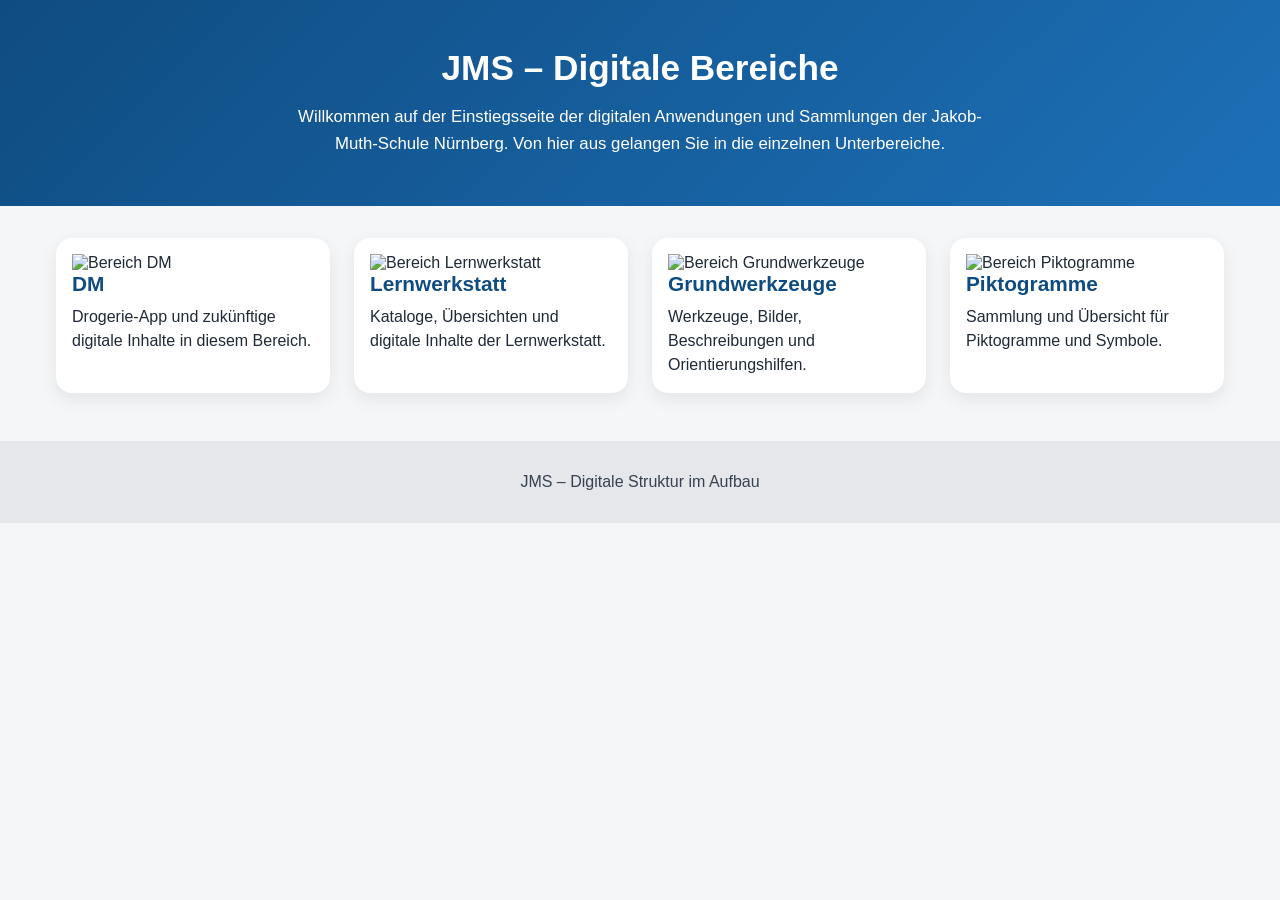
==== index.html @ 7c27ad43 "Change DM image format from JPG to PNG" ====
<!DOCTYPE html>
<html lang="de">
<head>
  <meta charset="UTF-8">
  <meta name="viewport" content="width=device-width, initial-scale=1.0">
  <title>JMS – Digitale Bereiche</title>
  <link rel="stylesheet" href="./style.css">
</head>
<body>
  <header class="kopfbereich">
    <div class="kopf-inhalt">
      <h1>JMS – Digitale Bereiche</h1>
      <p>
        Willkommen auf der Einstiegsseite der digitalen Anwendungen und Sammlungen
        der Jakob-Muth-Schule Nürnberg. Von hier aus gelangen Sie in die einzelnen Unterbereiche.
      </p>
    </div>
  </header>

  <main class="hauptbereich">
    <section class="kartenraster">

      <a class="karte" href="./DM/">
        <img src="./bilder/kachel-dm.png" alt="Bereich DM">
        <div class="karteninhalt">
          <h2>DM</h2>
          <p>Drogerie-App und zukünftige digitale Inhalte in diesem Bereich.</p>
        </div>
      </a>

      <a class="karte" href="./Lernwerkstatt/">
        <img src="./bilder/kachel-lernwerkstatt.jpg" alt="Bereich Lernwerkstatt">
        <div class="karteninhalt">
          <h2>Lernwerkstatt</h2>
          <p>Kataloge, Übersichten und digitale Inhalte der Lernwerkstatt.</p>
        </div>
      </a>

      <a class="karte" href="./Grundwerkzeuge/">
        <img src="./bilder/kachel-grundwerkzeuge.jpg" alt="Bereich Grundwerkzeuge">
        <div class="karteninhalt">
          <h2>Grundwerkzeuge</h2>
          <p>Werkzeuge, Bilder, Beschreibungen und Orientierungshilfen.</p>
        </div>
      </a>

      <a class="karte" href="./Piktogramme/">
        <img src="./bilder/kachel-piktogramme.jpg" alt="Bereich Piktogramme">
        <div class="karteninhalt">
          <h2>Piktogramme</h2>
          <p>Sammlung und Übersicht für Piktogramme und Symbole.</p>
        </div>
      </a>

    </section>
  </main>

  <footer class="fussbereich">
    <p>JMS – Digitale Struktur im Aufbau</p>
  </footer>
</body>
</html>
---- style.css ----
* {
  box-sizing: border-box;
}

body {
  margin: 0;
  font-family: Arial, sans-serif;
  background-color: #f4f6f8;
  color: #1f2937;
}

.kopfbereich {
  background: linear-gradient(135deg, #0f4c81, #1d70b8);
  color: white;
  padding: 3rem 1.5rem;
  text-align: center;
}

.kopf-inhalt {
  max-width: 900px;
  margin: 0 auto;
}

.kopfbereich h1 {
  margin: 0 0 1rem 0;
  font-size: 2.2rem;
}

.kopfbereich p {
  margin: 0 auto;
  max-width: 700px;
  font-size: 1.05rem;
  line-height: 1.6;
}

.hauptbereich {
  max-width: 1200px;
  margin: 0 auto;
  padding: 2rem 1rem 3rem 1rem;
}

.kartenraster {
  display: grid;
  grid-template-columns: repeat(auto-fit, minmax(240px, 1fr));
  gap: 1.5rem;
}

.karte {
  display: block;
  background-color: white;
  border-radius: 16px;
  overflow: hidden;
  text-decoration: none;
  color: inherit;
  box-shadow: 0 6px 18px rgba(0, 0, 0, 0.08);
  transition: transform 0.18s ease, box-shadow 0.18s ease;
  padding: 1rem;
}

.karte:hover {
  transform: translateY(-4px);
  box-shadow: 0 10px 24px rgba(0, 0, 0, 0.12);
}

.karteninhalt h2 {
  margin: 0 0 0.6rem 0;
  font-size: 1.3rem;
  color: #0f4c81;
}

.karteninhalt p {
  margin: 0;
  line-height: 1.5;
}

.fussbereich {
  text-align: center;
  padding: 1rem;
  background-color: #e5e7eb;
  color: #374151;
}
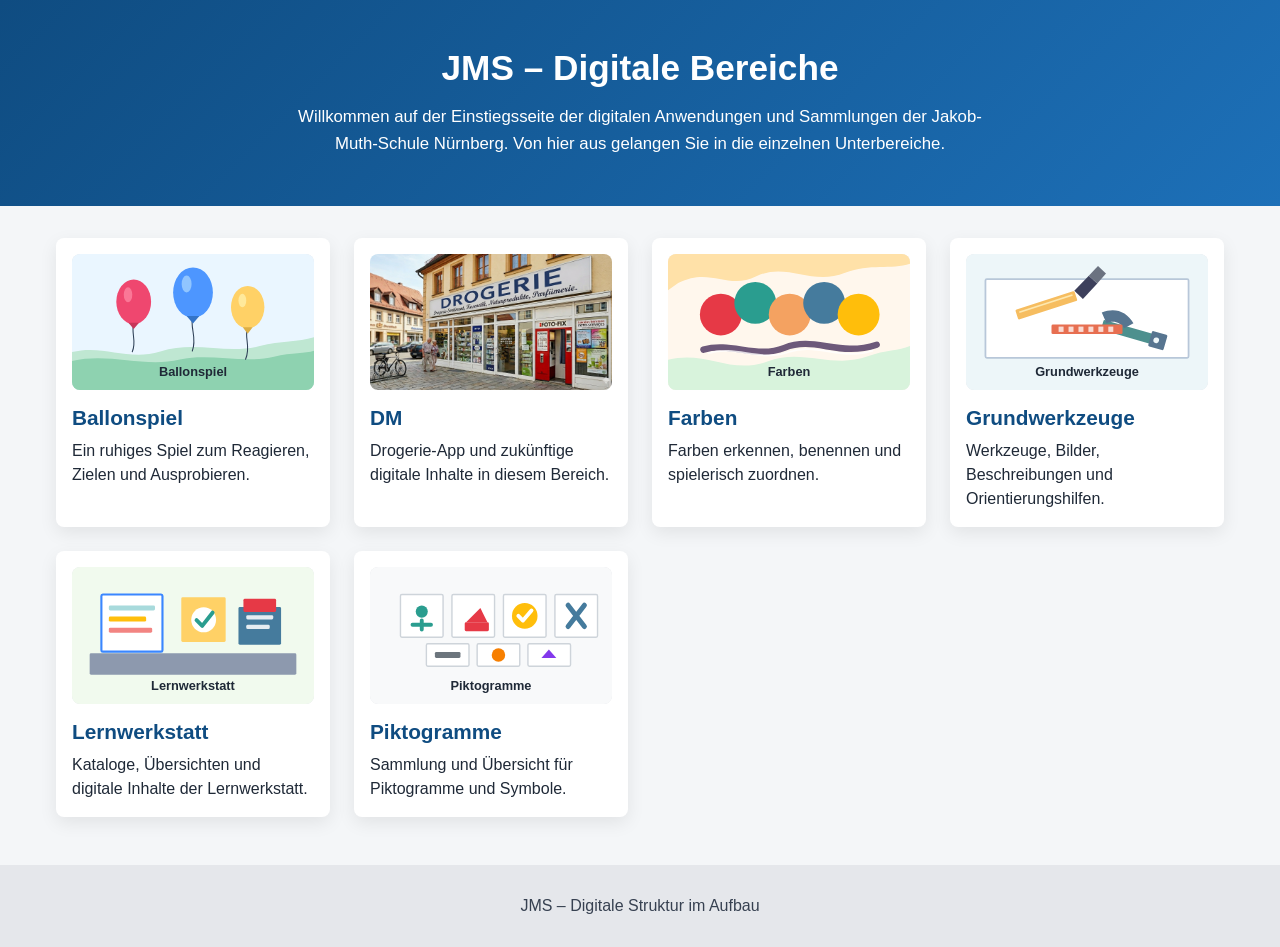
==== commit b1be7e2b: "Die beste Änderungen in Struktur und Layout." ====
--- a/index.html
+++ b/index.html
@@ -20,6 +20,14 @@
   <main class="hauptbereich">
     <section class="kartenraster">
 
+      <a class="karte" href="./Ballonspiel/">
+        <img src="./bilder/kachel-ballonspiel.svg" alt="Bereich Ballonspiel">
+        <div class="karteninhalt">
+          <h2>Ballonspiel</h2>
+          <p>Ein ruhiges Spiel zum Reagieren, Zielen und Ausprobieren.</p>
+        </div>
+      </a>
+
       <a class="karte" href="./DM/">
         <img src="./bilder/kachel-dm.png" alt="Bereich DM">
         <div class="karteninhalt">
@@ -28,24 +36,32 @@
         </div>
       </a>
 
+      <a class="karte" href="./Farben/">
+        <img src="./bilder/kachel-farben.svg" alt="Bereich Farben">
+        <div class="karteninhalt">
+          <h2>Farben</h2>
+          <p>Farben erkennen, benennen und spielerisch zuordnen.</p>
+        </div>
+      </a>
+
+      <a class="karte" href="./Grundwerkzeuge/">
+        <img src="./bilder/kachel-grundwerkzeuge.svg" alt="Bereich Grundwerkzeuge">
+        <div class="karteninhalt">
+          <h2>Grundwerkzeuge</h2>
+          <p>Werkzeuge, Bilder, Beschreibungen und Orientierungshilfen.</p>
+        </div>
+      </a>
+
       <a class="karte" href="./Lernwerkstatt/">
-        <img src="./bilder/kachel-lernwerkstatt.jpg" alt="Bereich Lernwerkstatt">
+        <img src="./bilder/kachel-lernwerkstatt.svg" alt="Bereich Lernwerkstatt">
         <div class="karteninhalt">
           <h2>Lernwerkstatt</h2>
           <p>Kataloge, Übersichten und digitale Inhalte der Lernwerkstatt.</p>
         </div>
       </a>
 
-      <a class="karte" href="./Grundwerkzeuge/">
-        <img src="./bilder/kachel-grundwerkzeuge.jpg" alt="Bereich Grundwerkzeuge">
-        <div class="karteninhalt">
-          <h2>Grundwerkzeuge</h2>
-          <p>Werkzeuge, Bilder, Beschreibungen und Orientierungshilfen.</p>
-        </div>
-      </a>
-
       <a class="karte" href="./Piktogramme/">
-        <img src="./bilder/kachel-piktogramme.jpg" alt="Bereich Piktogramme">
+        <img src="./bilder/kachel-piktogramme.svg" alt="Bereich Piktogramme">
         <div class="karteninhalt">
           <h2>Piktogramme</h2>
           <p>Sammlung und Übersicht für Piktogramme und Symbole.</p>
--- a/style.css
+++ b/style.css
@@ -48,13 +48,23 @@
 .karte {
   display: block;
   background-color: white;
-  border-radius: 16px;
+  border-radius: 8px;
   overflow: hidden;
   text-decoration: none;
   color: inherit;
   box-shadow: 0 6px 18px rgba(0, 0, 0, 0.08);
   transition: transform 0.18s ease, box-shadow 0.18s ease;
   padding: 1rem;
+}
+
+.karte img {
+  display: block;
+  width: 100%;
+  aspect-ratio: 16 / 9;
+  object-fit: cover;
+  border-radius: 8px;
+  margin-bottom: 1rem;
+  background-color: #e5e7eb;
 }
 
 .karte:hover {
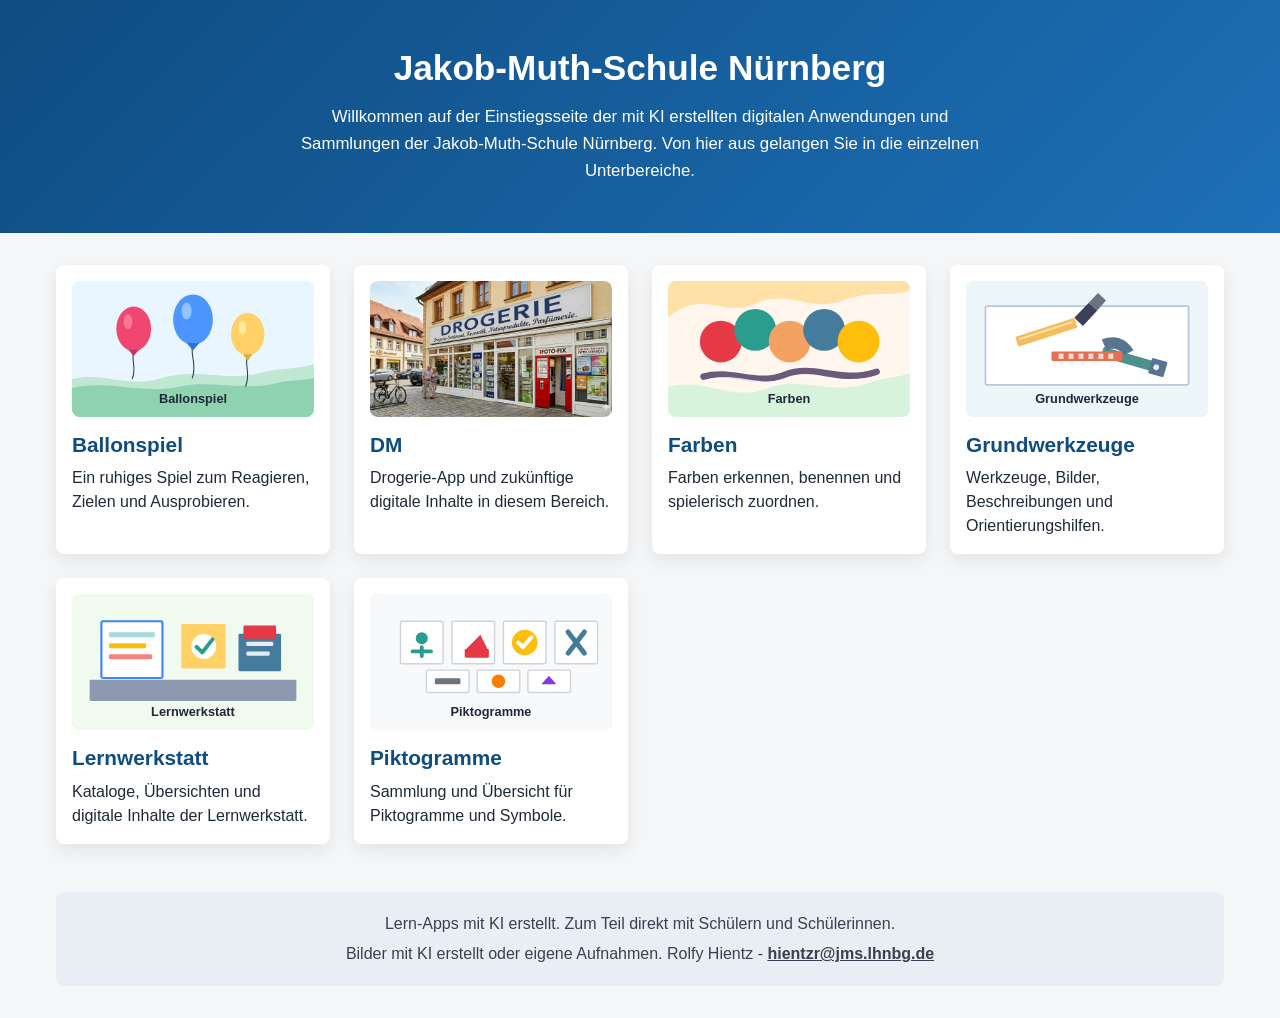
==== commit df46f6b8: "Die weise Änderungen und Anpassungen" ====
--- a/index.html
+++ b/index.html
@@ -9,9 +9,9 @@
 <body>
   <header class="kopfbereich">
     <div class="kopf-inhalt">
-      <h1>JMS – Digitale Bereiche</h1>
+      <h1>Jakob-Muth-Schule Nürnberg</h1>
       <p>
-        Willkommen auf der Einstiegsseite der digitalen Anwendungen und Sammlungen
+        Willkommen auf der Einstiegsseite der mit KI erstellten digitalen Anwendungen und Sammlungen
         der Jakob-Muth-Schule Nürnberg. Von hier aus gelangen Sie in die einzelnen Unterbereiche.
       </p>
     </div>
@@ -20,7 +20,7 @@
   <main class="hauptbereich">
     <section class="kartenraster">
 
-      <a class="karte" href="./Ballonspiel/">
+      <a class="karte" href="./Ballonspiel/index.html">
         <img src="./bilder/kachel-ballonspiel.svg" alt="Bereich Ballonspiel">
         <div class="karteninhalt">
           <h2>Ballonspiel</h2>
@@ -28,7 +28,7 @@
         </div>
       </a>
 
-      <a class="karte" href="./DM/">
+      <a class="karte" href="./DM/index.html">
         <img src="./bilder/kachel-dm.png" alt="Bereich DM">
         <div class="karteninhalt">
           <h2>DM</h2>
@@ -36,7 +36,7 @@
         </div>
       </a>
 
-      <a class="karte" href="./Farben/">
+      <a class="karte" href="./Farben/index.html">
         <img src="./bilder/kachel-farben.svg" alt="Bereich Farben">
         <div class="karteninhalt">
           <h2>Farben</h2>
@@ -44,7 +44,7 @@
         </div>
       </a>
 
-      <a class="karte" href="./Grundwerkzeuge/">
+      <a class="karte" href="./Grundwerkzeuge/index.html">
         <img src="./bilder/kachel-grundwerkzeuge.svg" alt="Bereich Grundwerkzeuge">
         <div class="karteninhalt">
           <h2>Grundwerkzeuge</h2>
@@ -52,7 +52,7 @@
         </div>
       </a>
 
-      <a class="karte" href="./Lernwerkstatt/">
+      <a class="karte" href="./Lernwerkstatt/index.html">
         <img src="./bilder/kachel-lernwerkstatt.svg" alt="Bereich Lernwerkstatt">
         <div class="karteninhalt">
           <h2>Lernwerkstatt</h2>
@@ -60,7 +60,7 @@
         </div>
       </a>
 
-      <a class="karte" href="./Piktogramme/">
+      <a class="karte" href="./Piktogramme/index.html">
         <img src="./bilder/kachel-piktogramme.svg" alt="Bereich Piktogramme">
         <div class="karteninhalt">
           <h2>Piktogramme</h2>
@@ -72,7 +72,13 @@
   </main>
 
   <footer class="fussbereich">
-    <p>JMS – Digitale Struktur im Aufbau</p>
+    <div class="fusskarte">
+      <p>Lern-Apps mit KI erstellt. Zum Teil direkt mit Schülern und Schülerinnen.</p>
+      <p>
+        Bilder mit KI erstellt oder eigene Aufnahmen. Rolfy Hientz -
+        <a href="mailto:hientzr@jms.lhnbg.de">hientzr@jms.lhnbg.de</a>
+      </p>
+    </div>
   </footer>
 </body>
 </html>
--- a/style.css
+++ b/style.css
@@ -84,8 +84,29 @@
 }
 
 .fussbereich {
+  max-width: 1200px;
+  margin: 0 auto;
+  padding: 0 1rem 2rem 1rem;
+}
+
+.fusskarte {
+  background-color: #e9eef4;
+  border-radius: 8px;
+  color: #374151;
+  padding: 1.25rem;
   text-align: center;
-  padding: 1rem;
-  background-color: #e5e7eb;
+}
+
+.fusskarte p {
+  margin: 0;
+  line-height: 1.5;
+}
+
+.fusskarte p + p {
+  margin-top: 0.4rem;
+}
+
+.fusskarte a {
   color: #374151;
+  font-weight: 700;
 }
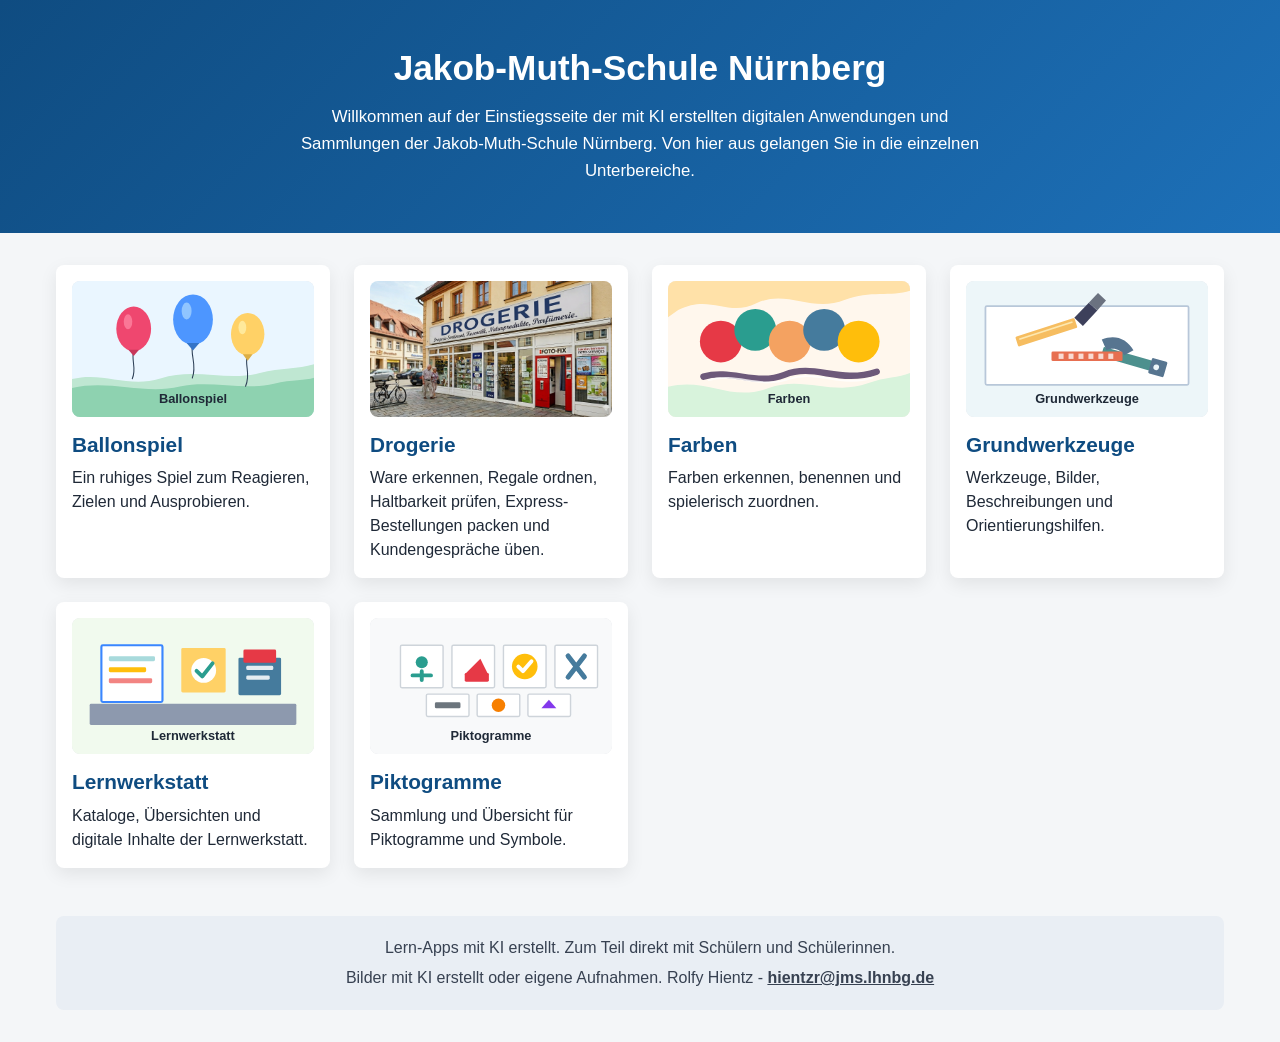
==== commit b283c12d: "Update index.html" ====
--- a/index.html
+++ b/index.html
@@ -31,8 +31,8 @@
       <a class="karte" href="./DM/index.html">
         <img src="./bilder/kachel-dm.png" alt="Bereich DM">
         <div class="karteninhalt">
-          <h2>DM</h2>
-          <p>Drogerie-App und zukünftige digitale Inhalte in diesem Bereich.</p>
+          <h2>Drogerie</h2>
+          <p>Ware erkennen, Regale ordnen, Haltbarkeit prüfen, Express-Bestellungen packen und Kundengespräche üben.</p>
         </div>
       </a>
 
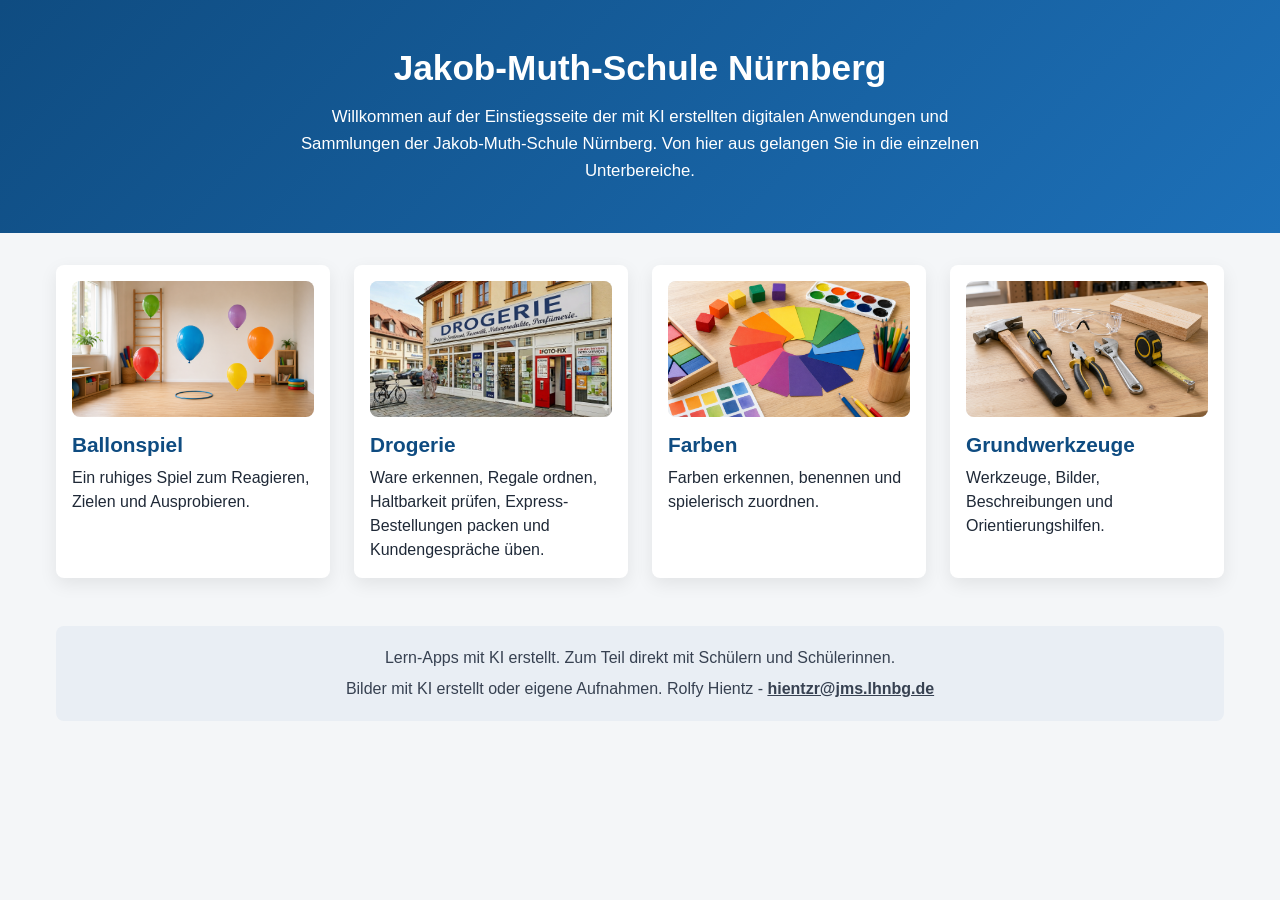
==== commit 917ab959: "Änderungen der Indexdatei. Änderungen in der Indexdatei: fotorealistische Bilder eingefügt. Farbensp" ====
--- a/index.html
+++ b/index.html
@@ -21,7 +21,7 @@
     <section class="kartenraster">
 
       <a class="karte" href="./Ballonspiel/index.html">
-        <img src="./bilder/kachel-ballonspiel.svg" alt="Bereich Ballonspiel">
+        <img src="./bilder/kachel-ballonspiel.png" alt="Bereich Ballonspiel">
         <div class="karteninhalt">
           <h2>Ballonspiel</h2>
           <p>Ein ruhiges Spiel zum Reagieren, Zielen und Ausprobieren.</p>
@@ -37,7 +37,7 @@
       </a>
 
       <a class="karte" href="./Farben/index.html">
-        <img src="./bilder/kachel-farben.svg" alt="Bereich Farben">
+        <img src="./bilder/kachel-farben.png" alt="Bereich Farben">
         <div class="karteninhalt">
           <h2>Farben</h2>
           <p>Farben erkennen, benennen und spielerisch zuordnen.</p>
@@ -45,29 +45,12 @@
       </a>
 
       <a class="karte" href="./Grundwerkzeuge/index.html">
-        <img src="./bilder/kachel-grundwerkzeuge.svg" alt="Bereich Grundwerkzeuge">
+        <img src="./bilder/kachel-grundwerkzeuge.png" alt="Bereich Grundwerkzeuge">
         <div class="karteninhalt">
           <h2>Grundwerkzeuge</h2>
           <p>Werkzeuge, Bilder, Beschreibungen und Orientierungshilfen.</p>
         </div>
       </a>
-
-      <a class="karte" href="./Lernwerkstatt/index.html">
-        <img src="./bilder/kachel-lernwerkstatt.svg" alt="Bereich Lernwerkstatt">
-        <div class="karteninhalt">
-          <h2>Lernwerkstatt</h2>
-          <p>Kataloge, Übersichten und digitale Inhalte der Lernwerkstatt.</p>
-        </div>
-      </a>
-
-      <a class="karte" href="./Piktogramme/index.html">
-        <img src="./bilder/kachel-piktogramme.svg" alt="Bereich Piktogramme">
-        <div class="karteninhalt">
-          <h2>Piktogramme</h2>
-          <p>Sammlung und Übersicht für Piktogramme und Symbole.</p>
-        </div>
-      </a>
-
     </section>
   </main>
 
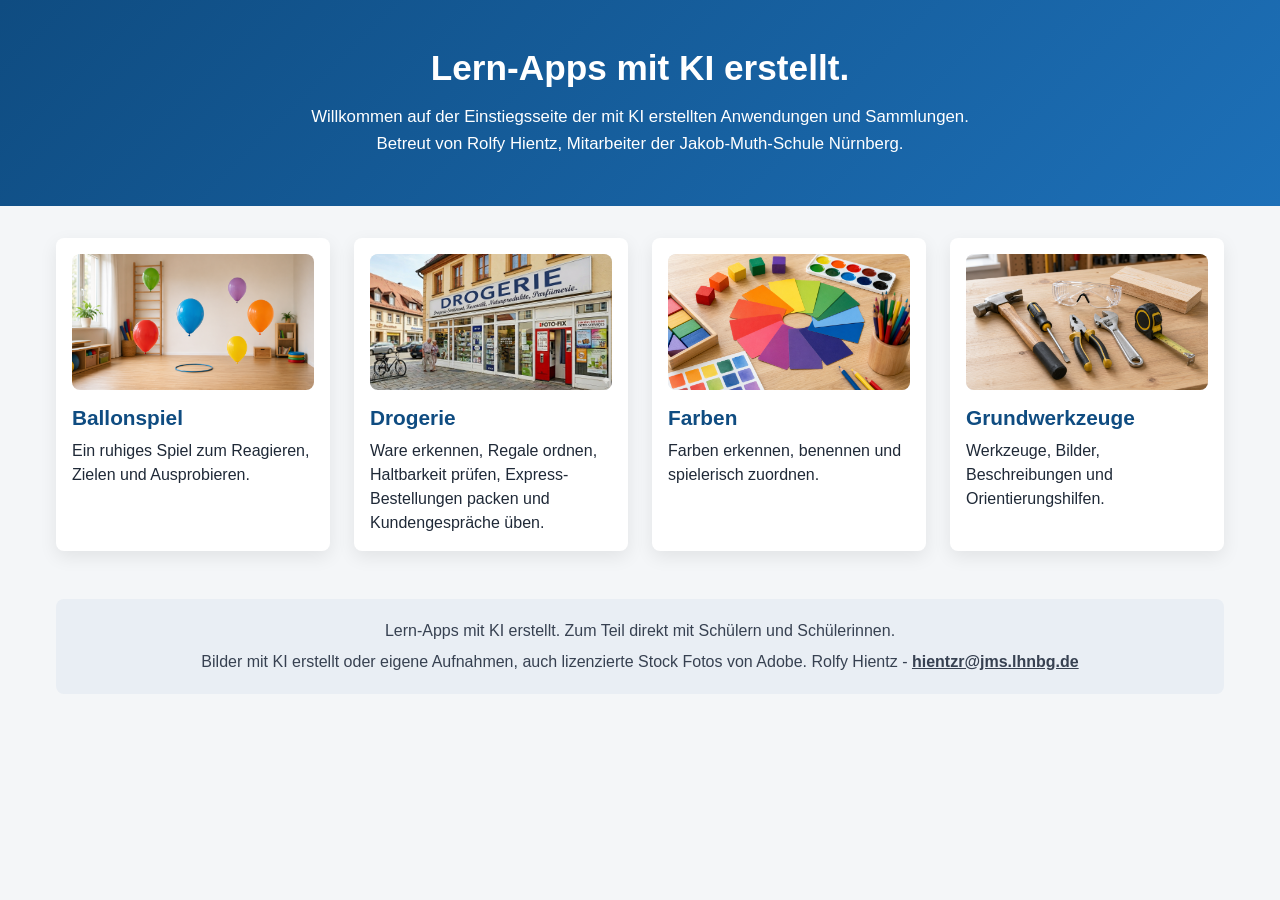
==== commit ed8ab177: "Änderung an der Indexdatei Eigennahme Jakob Mutschul in Nürnberg als Haider in Fern Muss noch mit Sc" ====
--- a/index.html
+++ b/index.html
@@ -9,10 +9,10 @@
 <body>
   <header class="kopfbereich">
     <div class="kopf-inhalt">
-      <h1>Jakob-Muth-Schule Nürnberg</h1>
+      <h1>Lern-Apps mit KI erstellt.</h1>
       <p>
-        Willkommen auf der Einstiegsseite der mit KI erstellten digitalen Anwendungen und Sammlungen
-        der Jakob-Muth-Schule Nürnberg. Von hier aus gelangen Sie in die einzelnen Unterbereiche.
+        Willkommen auf der Einstiegsseite der mit KI erstellten Anwendungen und Sammlungen.
+        Betreut von Rolfy Hientz, Mitarbeiter der Jakob-Muth-Schule Nürnberg.
       </p>
     </div>
   </header>
@@ -58,7 +58,7 @@
     <div class="fusskarte">
       <p>Lern-Apps mit KI erstellt. Zum Teil direkt mit Schülern und Schülerinnen.</p>
       <p>
-        Bilder mit KI erstellt oder eigene Aufnahmen. Rolfy Hientz -
+        Bilder mit KI erstellt oder eigene Aufnahmen, auch lizenzierte Stock Fotos von Adobe. Rolfy Hientz -
         <a href="mailto:hientzr@jms.lhnbg.de">hientzr@jms.lhnbg.de</a>
       </p>
     </div>
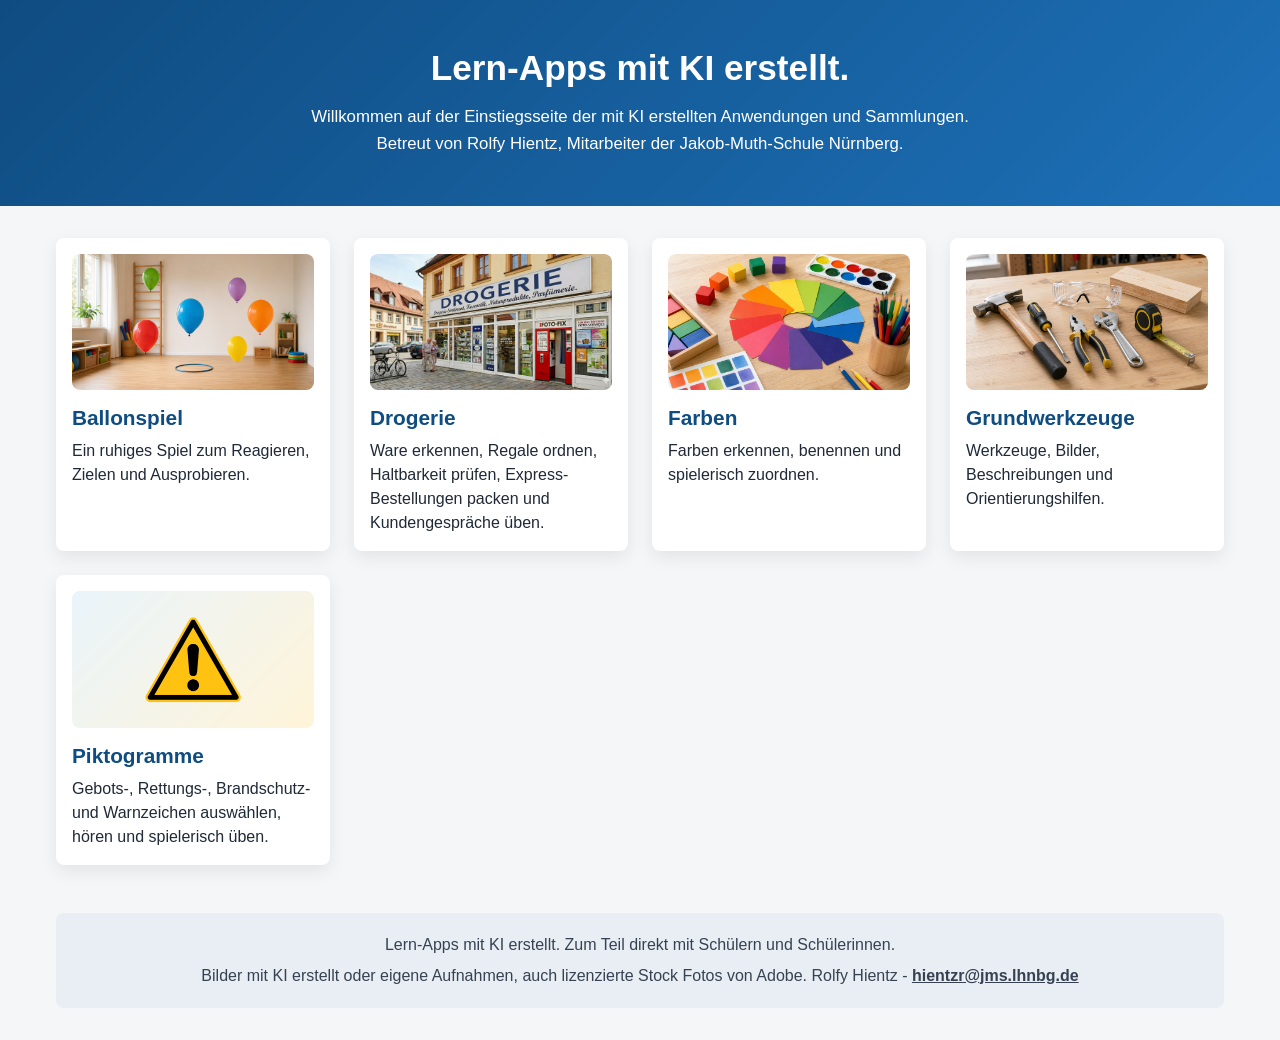
==== commit 7a3a4ea4: "Piktogramme aufgenommen Gebotschschiler, Rettungzeichen, Warnzeichen, Brandschutzzeichen in Lernapp " ====
--- a/index.html
+++ b/index.html
@@ -51,6 +51,14 @@
           <p>Werkzeuge, Bilder, Beschreibungen und Orientierungshilfen.</p>
         </div>
       </a>
+
+      <a class="karte" href="./Piktogramme/index.html">
+        <img class="piktogramm-bild" src="./Piktogramme/Bilder/Warnung_allgemein.png" alt="Bereich Piktogramme">
+        <div class="karteninhalt">
+          <h2>Piktogramme</h2>
+          <p>Gebots-, Rettungs-, Brandschutz- und Warnzeichen auswählen, hören und spielerisch üben.</p>
+        </div>
+      </a>
     </section>
   </main>
 
--- a/style.css
+++ b/style.css
@@ -67,6 +67,12 @@
   background-color: #e5e7eb;
 }
 
+.karte img.piktogramm-bild {
+  object-fit: contain;
+  padding: 1.1rem;
+  background: linear-gradient(135deg, #eaf4fb, #fff4d9);
+}
+
 .karte:hover {
   transform: translateY(-4px);
   box-shadow: 0 10px 24px rgba(0, 0, 0, 0.12);
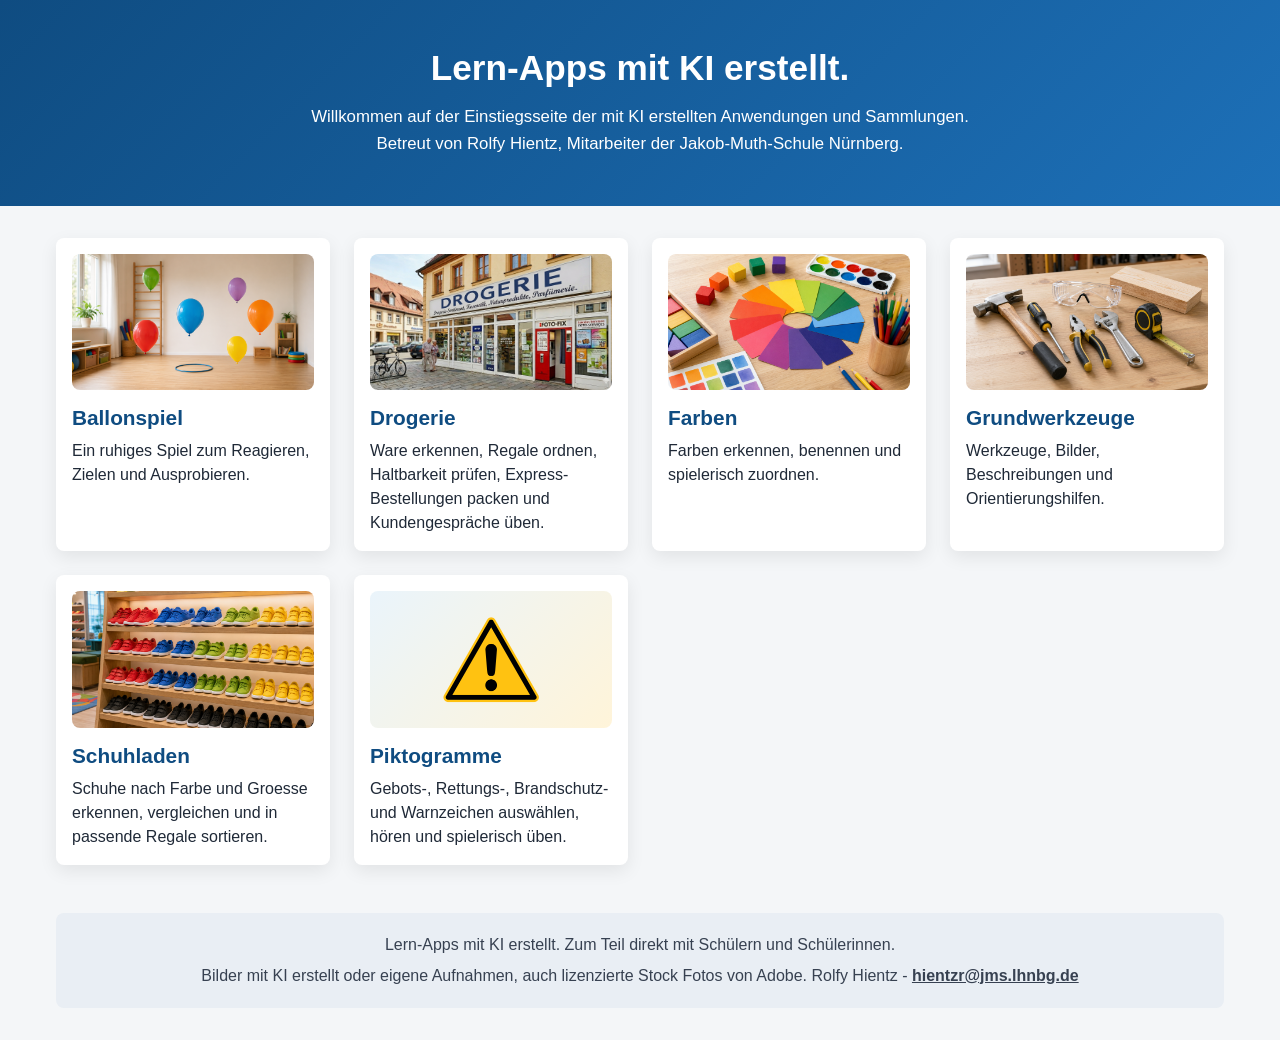
==== commit 84172801: "Lernapp im Schuladen erste Verison mit Schülern entwickelt" ====
--- a/index.html
+++ b/index.html
@@ -52,6 +52,14 @@
         </div>
       </a>
 
+      <a class="karte" href="./Schuhladen/index.html">
+        <img src="./bilder/kachel-schuhladen.png" alt="Bereich Schuhladen">
+        <div class="karteninhalt">
+          <h2>Schuhladen</h2>
+          <p>Schuhe nach Farbe und Groesse erkennen, vergleichen und in passende Regale sortieren.</p>
+        </div>
+      </a>
+
       <a class="karte" href="./Piktogramme/index.html">
         <img class="piktogramm-bild" src="./Piktogramme/Bilder/Warnung_allgemein.png" alt="Bereich Piktogramme">
         <div class="karteninhalt">
